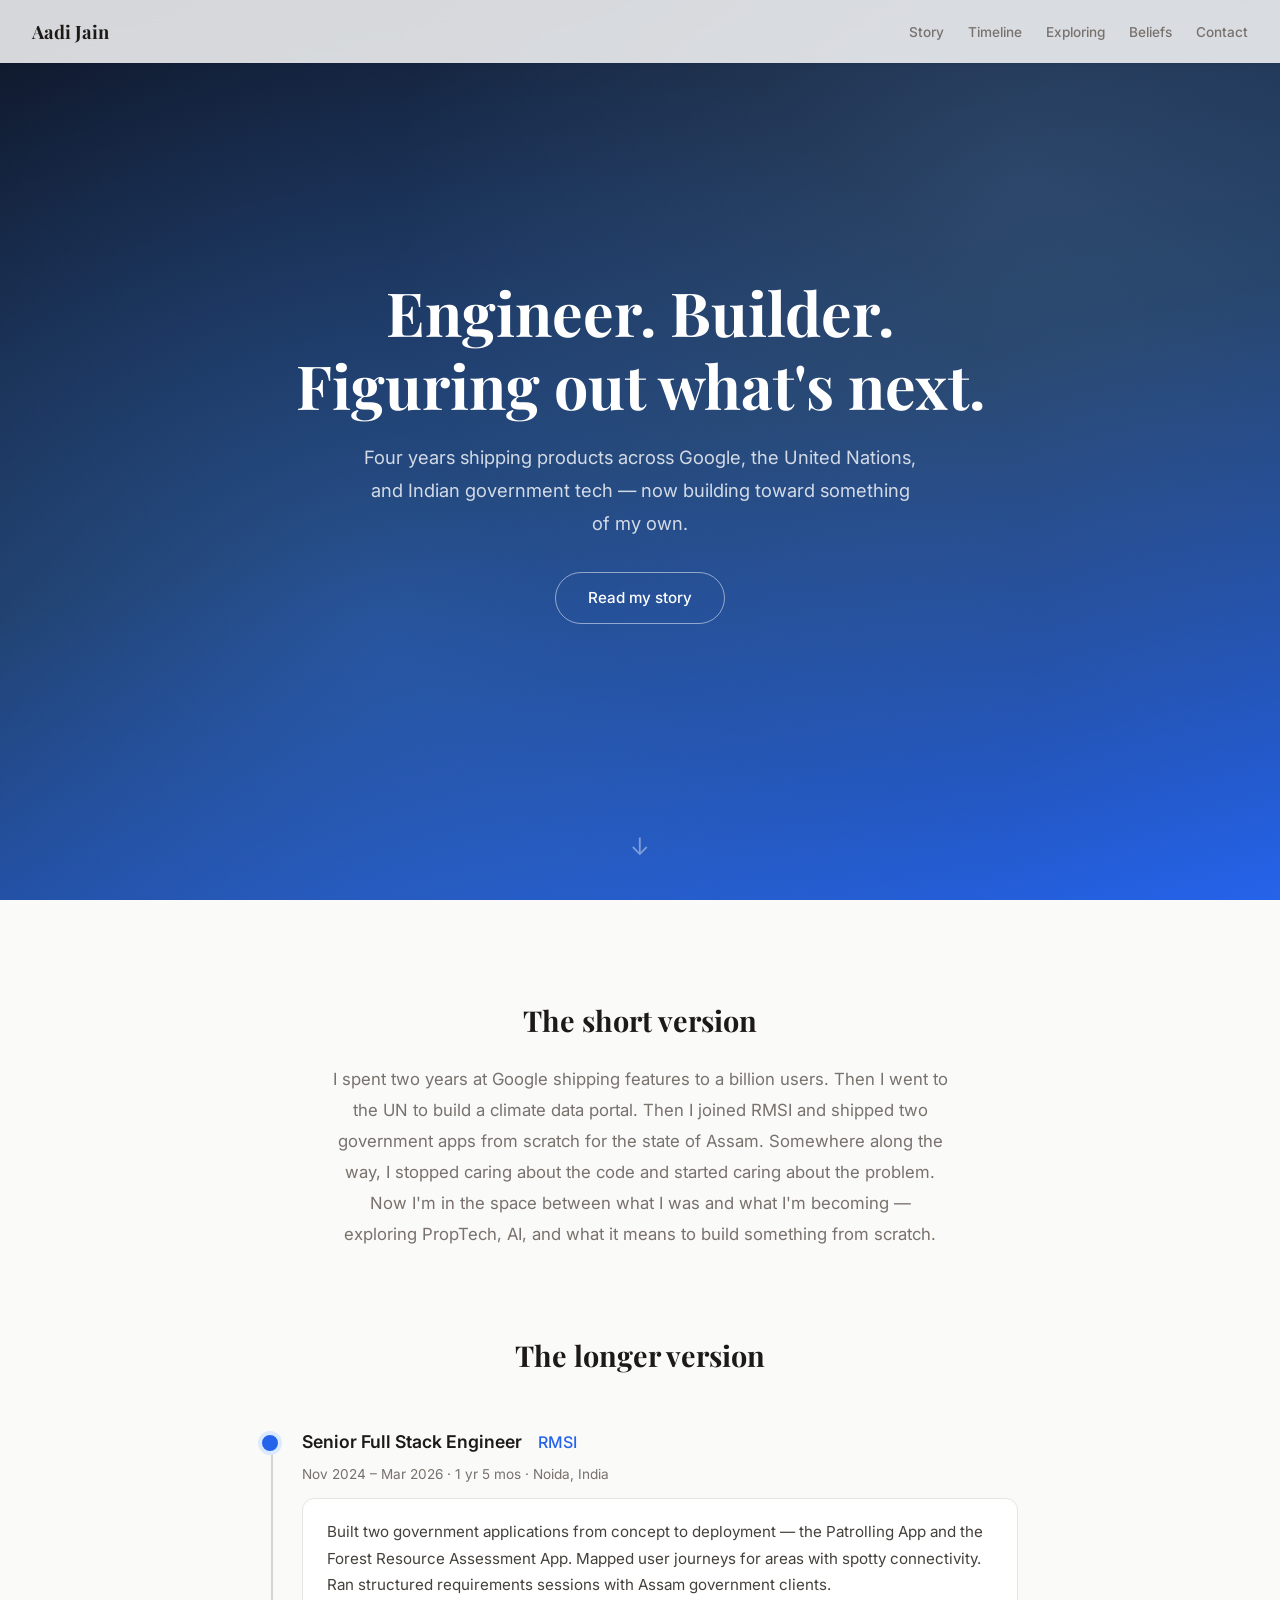
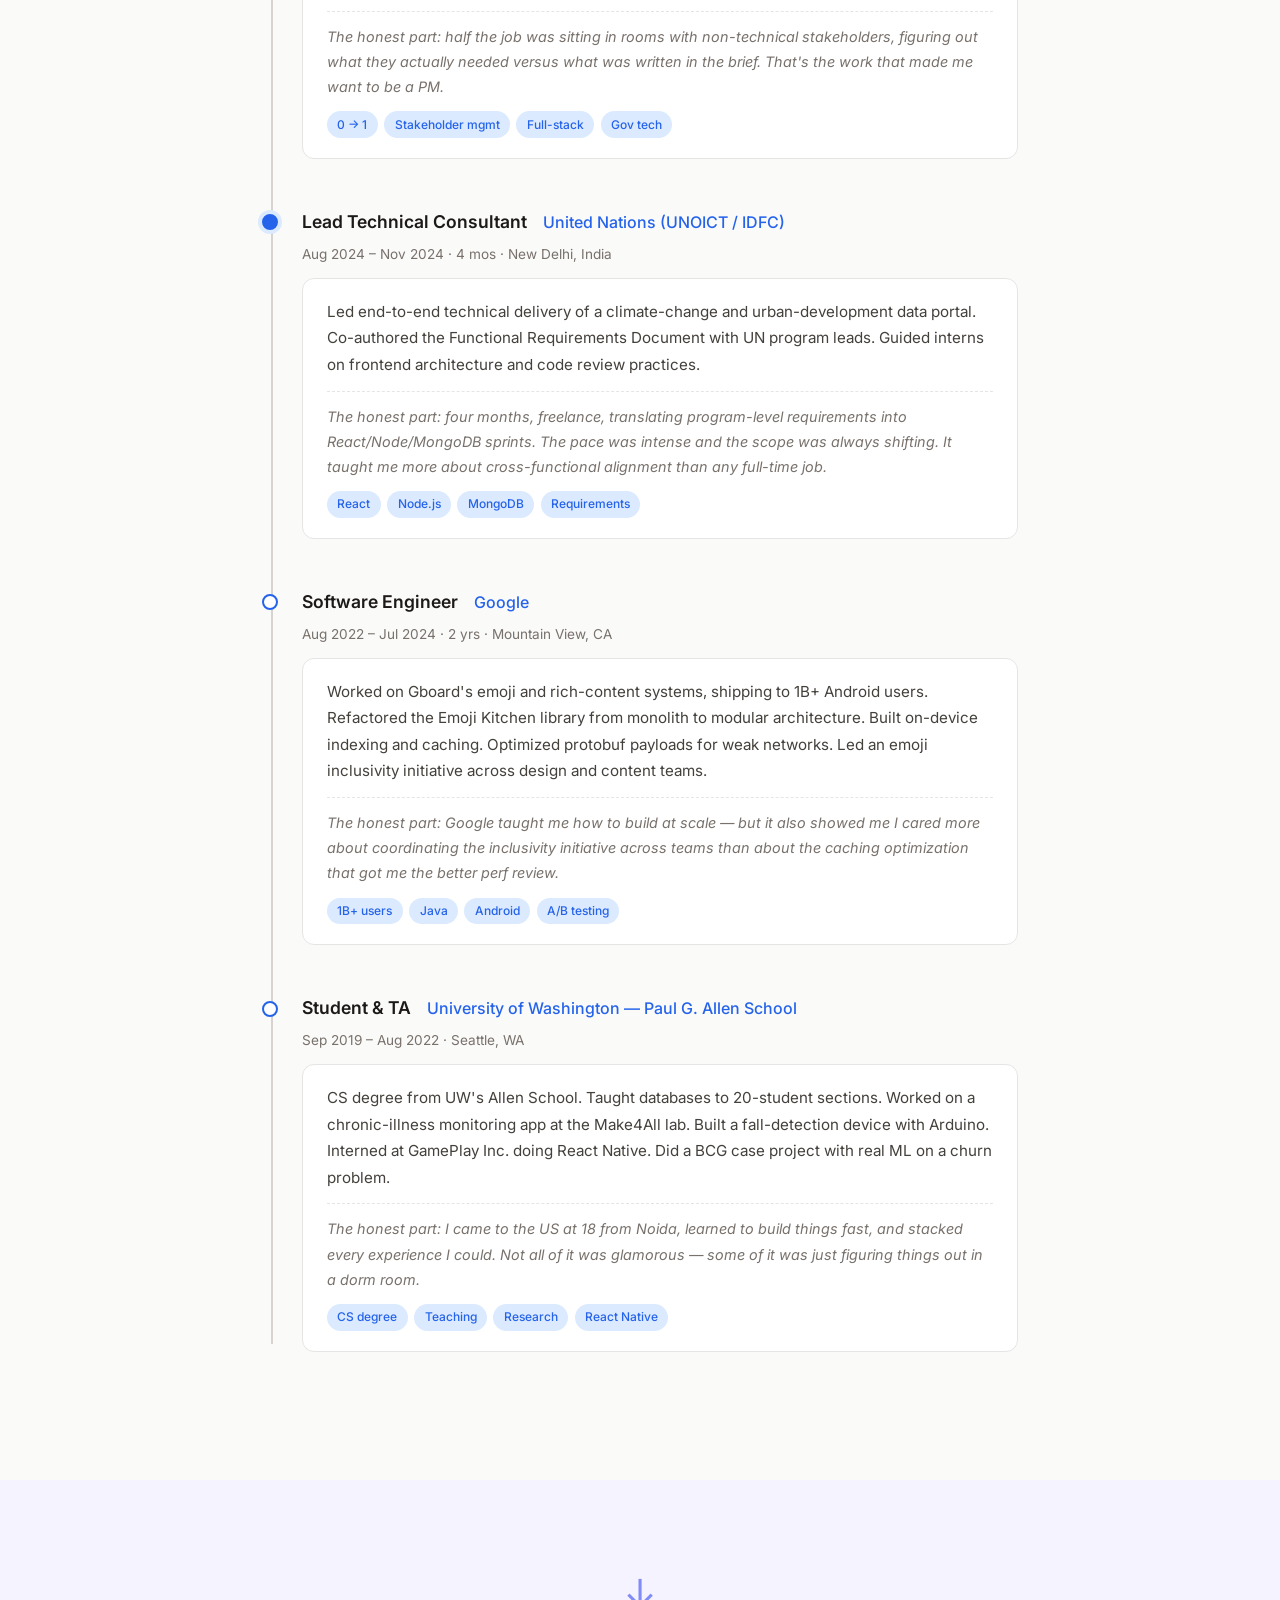
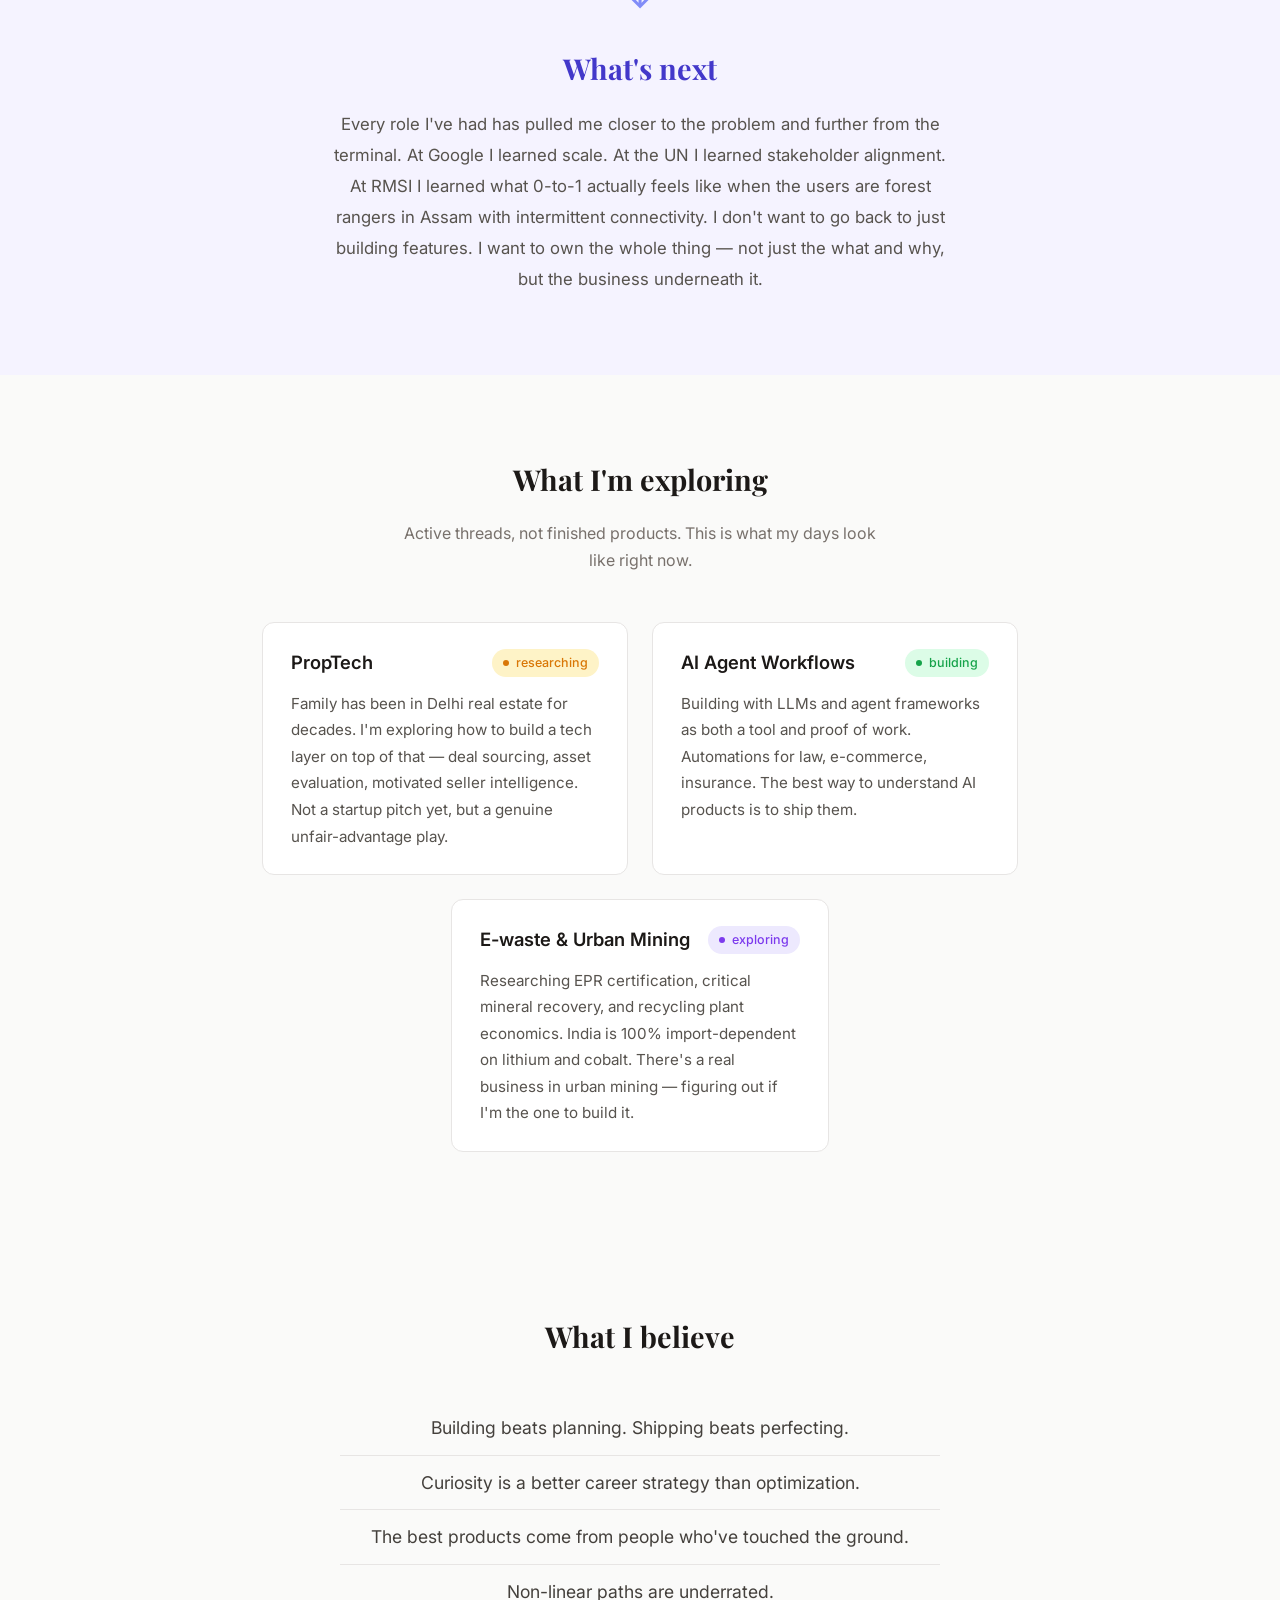
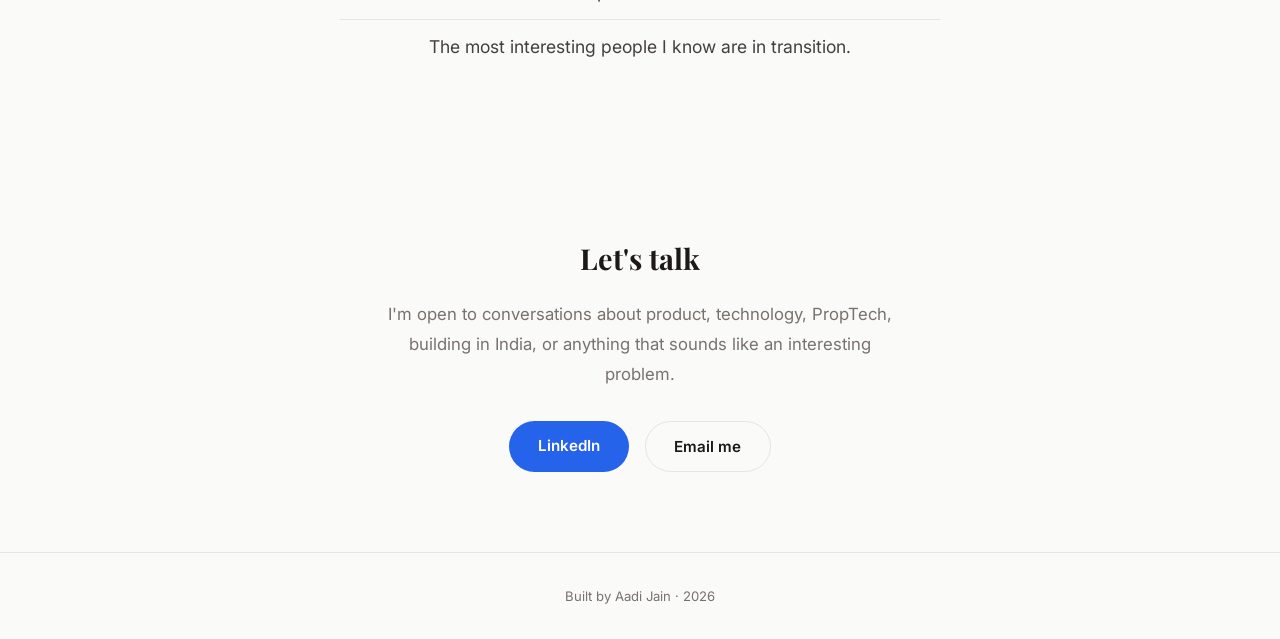
==== index.html @ daeebf5e "Initial commit — this is me personal website Single-page site: hero, career timeline, explorations (" ====
<!DOCTYPE html>
<html lang="en">
<head>
<meta charset="UTF-8">
<meta name="viewport" content="width=device-width, initial-scale=1.0">
<title>Aadi Jain — This Is Me</title>
<meta name="description" content="Engineer. Builder. Figuring out what's next. Four years shipping products across Google, the UN, and Indian government tech.">
<link rel="icon" href="favicon.svg" type="image/svg+xml">
<link href="https://fonts.googleapis.com/css2?family=Inter:wght@400;500;600;700&family=Playfair+Display:wght@600;700&display=swap" rel="stylesheet">
<link rel="stylesheet" href="css/style.css">
</head>
<body>

<!-- ── Nav ── -->
<nav class="nav">
  <a href="#" class="nav-logo">Aadi Jain</a>
  <ul class="nav-links">
    <li><a href="#story">Story</a></li>
    <li><a href="#timeline">Timeline</a></li>
    <li><a href="#exploring">Exploring</a></li>
    <li><a href="#beliefs">Beliefs</a></li>
    <li><a href="#contact">Contact</a></li>
  </ul>
</nav>

<!-- ── Hero ── -->
<section class="hero" id="hero">
  <div class="hero-content">
    <h1>Engineer. Builder.<br>Figuring out what's next.</h1>
    <p class="tagline">Four years shipping products across Google, the United Nations, and Indian government tech — now building toward something of my own.</p>
    <a href="#story" class="cta">Read my story</a>
  </div>
  <span class="scroll-hint">&#8595;</span>
</section>

<!-- ── Intro ── -->
<section class="intro reveal" id="story">
  <h2>The short version</h2>
  <p>I spent two years at Google shipping features to a billion users. Then I went to the UN to build a climate data portal. Then I joined RMSI and shipped two government apps from scratch for the state of Assam. Somewhere along the way, I stopped caring about the code and started caring about the problem. Now I'm in the space between what I was and what I'm becoming — exploring PropTech, AI, and what it means to build something from scratch.</p>
</section>

<!-- ── Timeline ── -->
<section class="timeline-section" id="timeline">
  <h2 class="reveal">The longer version</h2>

  <div class="timeline">

    <!-- RMSI -->
    <div class="timeline-item highlight reveal">
      <div class="tl-header">
        <span class="tl-role">Senior Full Stack Engineer</span>
        <span class="tl-company">RMSI</span>
      </div>
      <div class="tl-date">Nov 2024 &ndash; Mar 2026 &middot; 1 yr 5 mos &middot; Noida, India</div>
      <div class="tl-body">
        <p>Built two government applications from concept to deployment — the Patrolling App and the Forest Resource Assessment App. Mapped user journeys for areas with spotty connectivity. Ran structured requirements sessions with Assam government clients.</p>
        <p class="honest">The honest part: half the job was sitting in rooms with non-technical stakeholders, figuring out what they actually needed versus what was written in the brief. That's the work that made me want to be a PM.</p>
        <div class="tag-row">
          <span class="tag">0 → 1</span>
          <span class="tag">Stakeholder mgmt</span>
          <span class="tag">Full-stack</span>
          <span class="tag">Gov tech</span>
        </div>
      </div>
    </div>

    <!-- UN -->
    <div class="timeline-item highlight reveal">
      <div class="tl-header">
        <span class="tl-role">Lead Technical Consultant</span>
        <span class="tl-company">United Nations (UNOICT / IDFC)</span>
      </div>
      <div class="tl-date">Aug 2024 &ndash; Nov 2024 &middot; 4 mos &middot; New Delhi, India</div>
      <div class="tl-body">
        <p>Led end-to-end technical delivery of a climate-change and urban-development data portal. Co-authored the Functional Requirements Document with UN program leads. Guided interns on frontend architecture and code review practices.</p>
        <p class="honest">The honest part: four months, freelance, translating program-level requirements into React/Node/MongoDB sprints. The pace was intense and the scope was always shifting. It taught me more about cross-functional alignment than any full-time job.</p>
        <div class="tag-row">
          <span class="tag">React</span>
          <span class="tag">Node.js</span>
          <span class="tag">MongoDB</span>
          <span class="tag">Requirements</span>
        </div>
      </div>
    </div>

    <!-- Google -->
    <div class="timeline-item reveal">
      <div class="tl-header">
        <span class="tl-role">Software Engineer</span>
        <span class="tl-company">Google</span>
      </div>
      <div class="tl-date">Aug 2022 &ndash; Jul 2024 &middot; 2 yrs &middot; Mountain View, CA</div>
      <div class="tl-body">
        <p>Worked on Gboard's emoji and rich-content systems, shipping to 1B+ Android users. Refactored the Emoji Kitchen library from monolith to modular architecture. Built on-device indexing and caching. Optimized protobuf payloads for weak networks. Led an emoji inclusivity initiative across design and content teams.</p>
        <p class="honest">The honest part: Google taught me how to build at scale — but it also showed me I cared more about coordinating the inclusivity initiative across teams than about the caching optimization that got me the better perf review.</p>
        <div class="tag-row">
          <span class="tag">1B+ users</span>
          <span class="tag">Java</span>
          <span class="tag">Android</span>
          <span class="tag">A/B testing</span>
        </div>
      </div>
    </div>

    <!-- UW -->
    <div class="timeline-item reveal">
      <div class="tl-header">
        <span class="tl-role">Student &amp; TA</span>
        <span class="tl-company">University of Washington — Paul G. Allen School</span>
      </div>
      <div class="tl-date">Sep 2019 &ndash; Aug 2022 &middot; Seattle, WA</div>
      <div class="tl-body">
        <p>CS degree from UW's Allen School. Taught databases to 20-student sections. Worked on a chronic-illness monitoring app at the Make4All lab. Built a fall-detection device with Arduino. Interned at GamePlay Inc. doing React Native. Did a BCG case project with real ML on a churn problem.</p>
        <p class="honest">The honest part: I came to the US at 18 from Noida, learned to build things fast, and stacked every experience I could. Not all of it was glamorous — some of it was just figuring things out in a dorm room.</p>
        <div class="tag-row">
          <span class="tag">CS degree</span>
          <span class="tag">Teaching</span>
          <span class="tag">Research</span>
          <span class="tag">React Native</span>
        </div>
      </div>
    </div>

  </div>
</section>

<!-- ── The Shift ── -->
<section class="shift reveal">
  <div class="shift-inner">
    <span class="arrow">&#8595;</span>
    <h2>What's next</h2>
    <p>Every role I've had has pulled me closer to the problem and further from the terminal. At Google I learned scale. At the UN I learned stakeholder alignment. At RMSI I learned what 0-to-1 actually feels like when the users are forest rangers in Assam with intermittent connectivity. I don't want to go back to just building features. I want to own the whole thing — not just the what and why, but the business underneath it.</p>
  </div>
</section>

<!-- ── Exploring ── -->
<section class="exploring" id="exploring">
  <h2 class="reveal">What I'm exploring</h2>
  <p class="section-sub reveal">Active threads, not finished products. This is what my days look like right now.</p>

  <div class="explore-grid">

    <div class="explore-card reveal">
      <div class="explore-card-header">
        <h3>PropTech</h3>
        <span class="status status-researching">researching</span>
      </div>
      <p>Family has been in Delhi real estate for decades. I'm exploring how to build a tech layer on top of that — deal sourcing, asset evaluation, motivated seller intelligence. Not a startup pitch yet, but a genuine unfair-advantage play.</p>
    </div>

    <div class="explore-card reveal">
      <div class="explore-card-header">
        <h3>AI Agent Workflows</h3>
        <span class="status status-building">building</span>
      </div>
      <p>Building with LLMs and agent frameworks as both a tool and proof of work. Automations for law, e-commerce, insurance. The best way to understand AI products is to ship them.</p>
    </div>

    <div class="explore-card reveal">
      <div class="explore-card-header">
        <h3>E-waste &amp; Urban Mining</h3>
        <span class="status status-exploring">exploring</span>
      </div>
      <p>Researching EPR certification, critical mineral recovery, and recycling plant economics. India is 100% import-dependent on lithium and cobalt. There's a real business in urban mining — figuring out if I'm the one to build it.</p>
    </div>

  </div>
</section>

<!-- ── Beliefs ── -->
<section class="beliefs" id="beliefs">
  <div class="beliefs-inner">
    <h2 class="reveal">What I believe</h2>
    <p class="belief-line reveal">Building beats planning. Shipping beats perfecting.</p>
    <p class="belief-line reveal">Curiosity is a better career strategy than optimization.</p>
    <p class="belief-line reveal">The best products come from people who've touched the ground.</p>
    <p class="belief-line reveal">Non-linear paths are underrated.</p>
    <p class="belief-line reveal">The most interesting people I know are in transition.</p>
  </div>
</section>

<!-- ── CTA ── -->
<section class="footer-cta" id="contact">
  <h2 class="reveal">Let's talk</h2>
  <p class="reveal">I'm open to conversations about product, technology, PropTech, building in India, or anything that sounds like an interesting problem.</p>
  <div class="btn-row reveal">
    <a href="https://www.linkedin.com/in/aadi-jain-tech/" class="btn btn-primary" target="_blank" rel="noopener">LinkedIn</a>
    <a href="mailto:aadijain725@gmail.com" class="btn btn-outline">Email me</a>
  </div>
</section>

<footer>
  Built by Aadi Jain &middot; 2026
</footer>

<script src="js/main.js"></script>
</body>
</html>
---- css/style.css ----
/* ══════════════════════════════════════
   Aadi Jain — This Is Me
   ══════════════════════════════════════ */

* { margin: 0; padding: 0; box-sizing: border-box; }

:root {
  --bg: #fafaf9;
  --text: #1c1917;
  --muted: #78716c;
  --accent: #2563eb;
  --accent-light: #dbeafe;
  --card: #ffffff;
  --border: #e7e5e4;
  --timeline: #d6d3d1;
  --indigo: #4338ca;
  --indigo-bg: #f5f3ff;
  --green: #16a34a;
  --amber: #d97706;
  --violet: #7c3aed;
}

html { scroll-behavior: smooth; }

body {
  font-family: 'Inter', -apple-system, sans-serif;
  background: var(--bg);
  color: var(--text);
  line-height: 1.7;
  -webkit-font-smoothing: antialiased;
}

/* ── Nav ── */
.nav {
  position: fixed;
  top: 0;
  left: 0;
  right: 0;
  z-index: 100;
  padding: 1rem 2rem;
  display: flex;
  align-items: center;
  justify-content: space-between;
  transition: all 0.35s ease;
}

.nav.scrolled {
  background: rgba(250, 250, 249, 0.85);
  backdrop-filter: blur(12px);
  -webkit-backdrop-filter: blur(12px);
  box-shadow: 0 1px 3px rgba(0,0,0,0.06);
}

.nav-logo {
  font-family: 'Playfair Display', serif;
  font-weight: 700;
  font-size: 1.15rem;
  color: #fff;
  text-decoration: none;
  transition: color 0.35s;
}

.nav.scrolled .nav-logo { color: var(--text); }

.nav-links {
  display: flex;
  gap: 1.5rem;
  list-style: none;
  overflow-x: auto;
}

.nav-links a {
  font-size: 0.85rem;
  font-weight: 500;
  color: rgba(255,255,255,0.7);
  text-decoration: none;
  transition: color 0.25s;
  white-space: nowrap;
}

.nav-links a:hover { color: #fff; }
.nav.scrolled .nav-links a { color: var(--muted); }
.nav.scrolled .nav-links a:hover { color: var(--accent); }
.nav-links a.active { color: #fff; }
.nav.scrolled .nav-links a.active { color: var(--accent); }

/* ── Hero ── */
.hero {
  min-height: 100vh;
  display: flex;
  align-items: center;
  justify-content: center;
  text-align: center;
  padding: 4rem 2rem;
  background: linear-gradient(165deg, #0f172a 0%, #1e3a5f 50%, #2563eb 100%);
  color: #fff;
  position: relative;
  overflow: hidden;
}

.hero::before {
  content: '';
  position: absolute;
  inset: 0;
  background: radial-gradient(circle at 30% 70%, rgba(59,130,246,0.3) 0%, transparent 60%),
              radial-gradient(circle at 80% 20%, rgba(147,197,253,0.15) 0%, transparent 50%);
}

.hero-content { position: relative; max-width: 700px; }

.hero h1 {
  font-family: 'Playfair Display', serif;
  font-size: clamp(2.4rem, 5vw, 3.8rem);
  font-weight: 700;
  line-height: 1.2;
  margin-bottom: 1.2rem;
}

.hero .tagline {
  font-size: 1.15rem;
  color: rgba(255,255,255,0.8);
  max-width: 560px;
  margin: 0 auto 2rem;
  line-height: 1.8;
}

.hero .cta {
  display: inline-block;
  padding: 0.75rem 2rem;
  border: 1.5px solid rgba(255,255,255,0.5);
  border-radius: 999px;
  color: #fff;
  text-decoration: none;
  font-weight: 500;
  font-size: 0.95rem;
  transition: all 0.25s;
}

.hero .cta:hover {
  background: rgba(255,255,255,0.12);
  border-color: #fff;
}

.scroll-hint {
  position: absolute;
  bottom: 2rem;
  left: 50%;
  transform: translateX(-50%);
  animation: bounce 2s infinite;
  color: rgba(255,255,255,0.4);
  font-size: 1.5rem;
}

@keyframes bounce {
  0%, 100% { transform: translateX(-50%) translateY(0); }
  50% { transform: translateX(-50%) translateY(8px); }
}

/* ── Intro ── */
.intro {
  max-width: 680px;
  margin: 0 auto;
  padding: 6rem 2rem 3rem;
  text-align: center;
}

.intro h2 {
  font-family: 'Playfair Display', serif;
  font-size: 1.8rem;
  margin-bottom: 1.2rem;
}

.intro p {
  color: var(--muted);
  font-size: 1.05rem;
  line-height: 1.85;
}

/* ── Timeline ── */
.timeline-section {
  max-width: 820px;
  margin: 0 auto;
  padding: 2rem 2rem 5rem;
}

.timeline-section h2 {
  font-family: 'Playfair Display', serif;
  font-size: 1.8rem;
  text-align: center;
  margin-bottom: 3rem;
}

.timeline {
  position: relative;
  padding-left: 2.5rem;
}

.timeline::before {
  content: '';
  position: absolute;
  left: 0.55rem;
  top: 0.5rem;
  bottom: 0.5rem;
  width: 2px;
  background: var(--timeline);
}

.timeline-item {
  position: relative;
  margin-bottom: 3rem;
}

.timeline-item::before {
  content: '';
  position: absolute;
  left: -2.5rem;
  top: 0.45rem;
  width: 12px;
  height: 12px;
  border-radius: 50%;
  background: var(--card);
  border: 2.5px solid var(--accent);
  z-index: 1;
}

.timeline-item.highlight::before {
  background: var(--accent);
  box-shadow: 0 0 0 4px var(--accent-light);
}

.tl-header {
  display: flex;
  flex-wrap: wrap;
  align-items: baseline;
  gap: 0.5rem 1rem;
  margin-bottom: 0.35rem;
}

.tl-role { font-weight: 600; font-size: 1.1rem; }
.tl-company { font-weight: 500; color: var(--accent); }
.tl-date { font-size: 0.85rem; color: var(--muted); margin-bottom: 0.6rem; }

.tl-body {
  background: var(--card);
  border: 1px solid var(--border);
  border-radius: 12px;
  padding: 1.25rem 1.5rem;
  margin-top: 0.75rem;
}

.tl-body p {
  font-size: 0.95rem;
  color: #44403c;
  line-height: 1.75;
}

.tl-body .honest {
  margin-top: 0.75rem;
  padding-top: 0.75rem;
  border-top: 1px dashed var(--border);
  font-style: italic;
  color: var(--muted);
  font-size: 0.9rem;
}

.tag-row {
  display: flex;
  flex-wrap: wrap;
  gap: 0.4rem;
  margin-top: 0.75rem;
}

.tag {
  font-size: 0.75rem;
  font-weight: 500;
  padding: 0.2rem 0.65rem;
  border-radius: 999px;
  background: var(--accent-light);
  color: var(--accent);
}

/* ── The Shift ── */
.shift {
  background: var(--indigo-bg);
  padding: 5rem 2rem;
  text-align: center;
}

.shift-inner { max-width: 620px; margin: 0 auto; }

.shift h2 {
  font-family: 'Playfair Display', serif;
  font-size: 1.8rem;
  margin-bottom: 1rem;
  color: var(--indigo);
}

.shift p {
  font-size: 1.05rem;
  color: #57534e;
  line-height: 1.85;
}

.shift .arrow {
  font-size: 2.5rem;
  margin-bottom: 1rem;
  display: block;
  color: #818cf8;
}

/* ── Exploring ── */
.exploring {
  max-width: 820px;
  margin: 0 auto;
  padding: 5rem 2rem;
}

.exploring h2 {
  font-family: 'Playfair Display', serif;
  font-size: 1.8rem;
  text-align: center;
  margin-bottom: 1rem;
}

.exploring .section-sub {
  text-align: center;
  color: var(--muted);
  font-size: 1rem;
  margin-bottom: 3rem;
  max-width: 500px;
  margin-left: auto;
  margin-right: auto;
}

.explore-grid {
  display: grid;
  grid-template-columns: 1fr;
  gap: 1.5rem;
}

.explore-card {
  background: var(--card);
  border: 1px solid var(--border);
  border-radius: 12px;
  padding: 1.5rem 1.75rem;
  transition: box-shadow 0.25s, transform 0.25s;
}

.explore-card:hover {
  box-shadow: 0 4px 20px rgba(0,0,0,0.06);
  transform: translateY(-2px);
}

.explore-card-header {
  display: flex;
  justify-content: space-between;
  align-items: center;
  margin-bottom: 0.75rem;
}

.explore-card h3 {
  font-size: 1.15rem;
  font-weight: 600;
}

.status {
  display: inline-flex;
  align-items: center;
  gap: 0.4rem;
  font-size: 0.78rem;
  font-weight: 500;
  padding: 0.2rem 0.7rem;
  border-radius: 999px;
}

.status::before {
  content: '';
  width: 6px;
  height: 6px;
  border-radius: 50%;
}

.status-researching {
  background: #fef3c7;
  color: var(--amber);
}
.status-researching::before { background: var(--amber); }

.status-building {
  background: #dcfce7;
  color: var(--green);
}
.status-building::before { background: var(--green); }

.status-exploring {
  background: #ede9fe;
  color: var(--violet);
}
.status-exploring::before { background: var(--violet); }

.explore-card p {
  font-size: 0.95rem;
  color: #57534e;
  line-height: 1.75;
}

/* ── Beliefs ── */
.beliefs {
  padding: 5rem 2rem;
  text-align: center;
  background: var(--bg);
}

.beliefs-inner {
  max-width: 600px;
  margin: 0 auto;
}

.beliefs h2 {
  font-family: 'Playfair Display', serif;
  font-size: 1.8rem;
  margin-bottom: 2.5rem;
}

.belief-line {
  font-size: 1.1rem;
  color: #44403c;
  line-height: 1.6;
  padding: 0.8rem 0;
  border-bottom: 1px solid var(--border);
}

.belief-line:last-child { border-bottom: none; }

/* ── CTA Footer ── */
.footer-cta {
  text-align: center;
  padding: 5rem 2rem;
  max-width: 600px;
  margin: 0 auto;
}

.footer-cta h2 {
  font-family: 'Playfair Display', serif;
  font-size: 1.8rem;
  margin-bottom: 1rem;
}

.footer-cta p {
  color: var(--muted);
  margin-bottom: 2rem;
  font-size: 1.05rem;
  line-height: 1.8;
}

.btn-row {
  display: flex;
  justify-content: center;
  gap: 1rem;
  flex-wrap: wrap;
}

.btn {
  display: inline-block;
  padding: 0.7rem 1.8rem;
  border-radius: 999px;
  font-weight: 600;
  font-size: 0.95rem;
  text-decoration: none;
  transition: all 0.25s;
}

.btn-primary { background: var(--accent); color: #fff; }
.btn-primary:hover { background: #1d4ed8; }

.btn-outline {
  border: 1.5px solid var(--border);
  color: var(--text);
  background: transparent;
}
.btn-outline:hover { border-color: var(--accent); color: var(--accent); }

/* ── Footer ── */
footer {
  text-align: center;
  padding: 2rem;
  font-size: 0.82rem;
  color: var(--muted);
  border-top: 1px solid var(--border);
}

/* ── Scroll Reveal ── */
.reveal {
  opacity: 0;
  transform: translateY(24px);
  transition: opacity 0.6s ease, transform 0.6s ease;
}

.reveal.visible {
  opacity: 1;
  transform: translateY(0);
}

/* ── Responsive ── */
@media (min-width: 640px) {
  .explore-grid {
    grid-template-columns: 1fr 1fr;
  }
  .explore-card:last-child {
    grid-column: 1 / -1;
    max-width: 50%;
    justify-self: center;
  }
}

@media (max-width: 600px) {
  .nav { padding: 0.75rem 1.25rem; }
  .nav-links { gap: 1rem; }
  .nav-links a { font-size: 0.8rem; }
  .timeline { padding-left: 2rem; }
  .timeline-item::before { left: -2rem; }
  .tl-body { padding: 1rem 1.15rem; }
  .hero { min-height: 90vh; }
  .exploring, .beliefs { padding: 3.5rem 1.5rem; }
  .explore-card:last-child { max-width: 100%; }
}
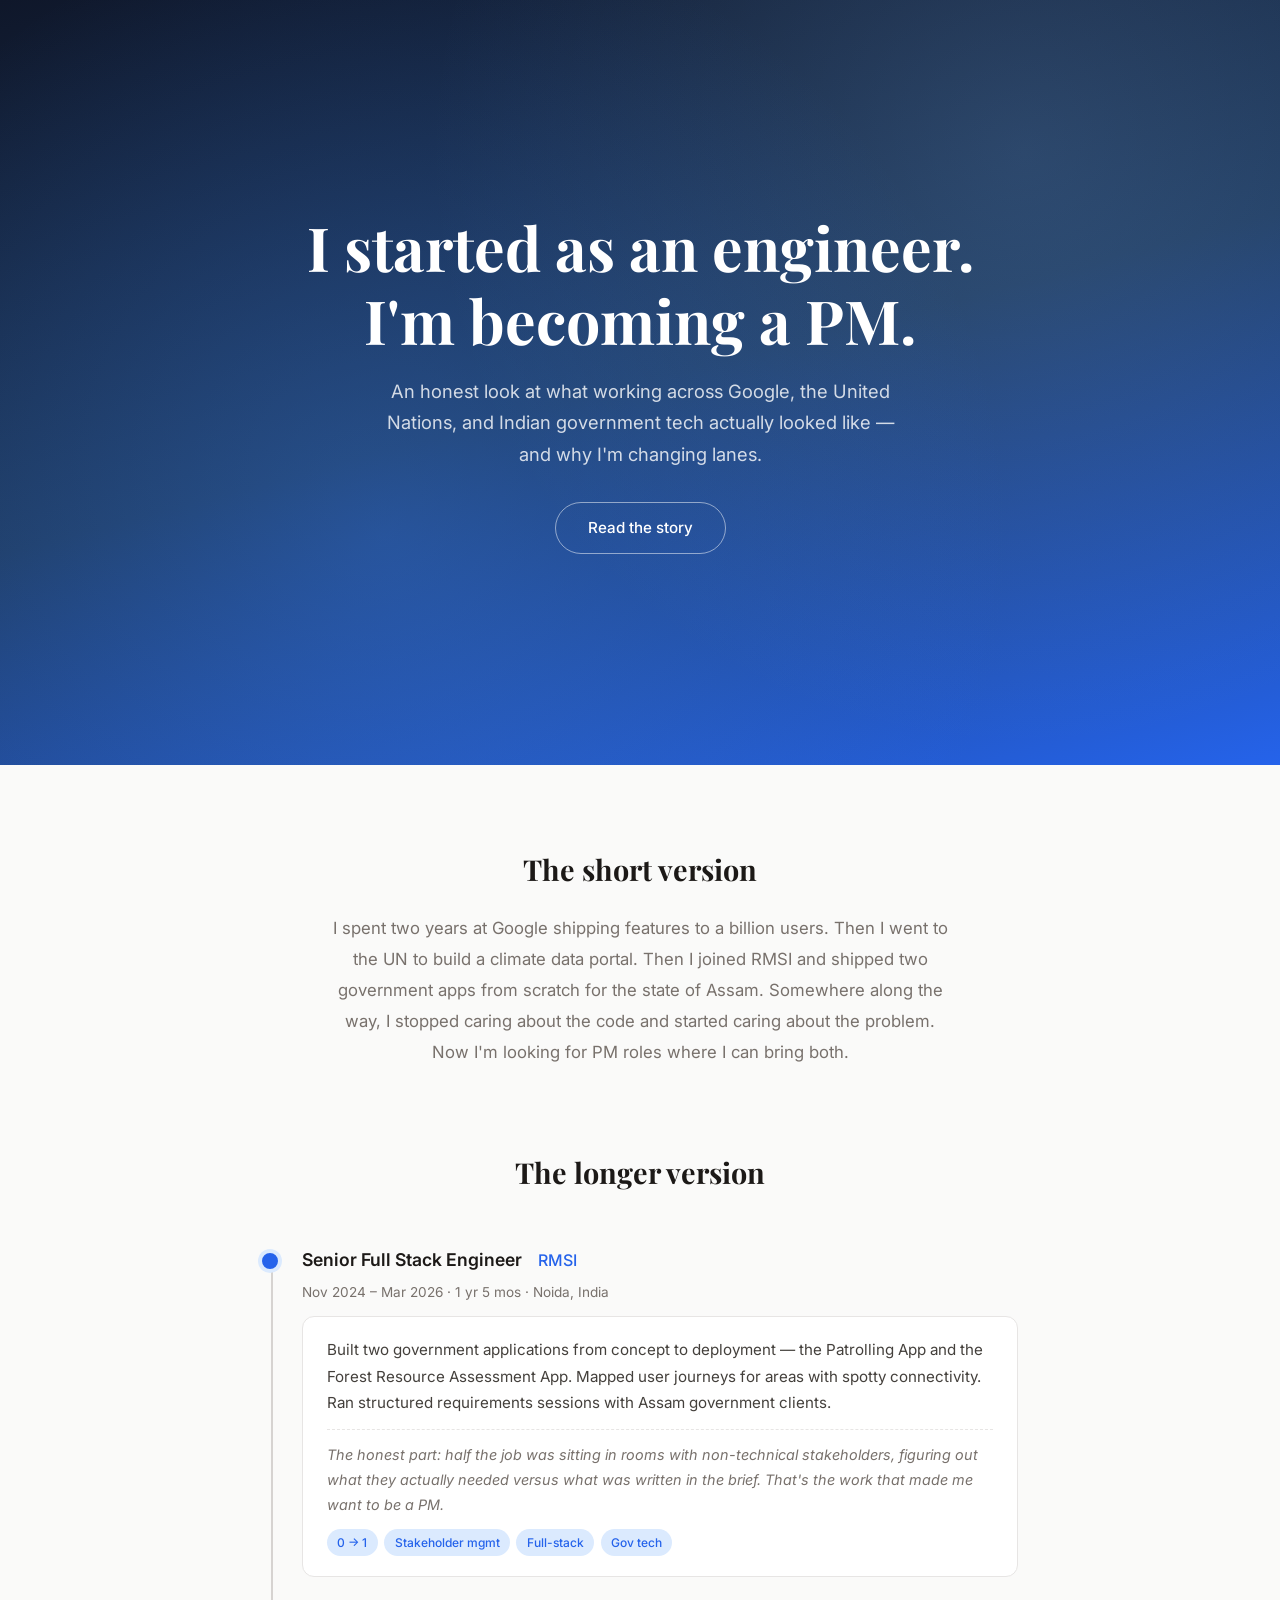
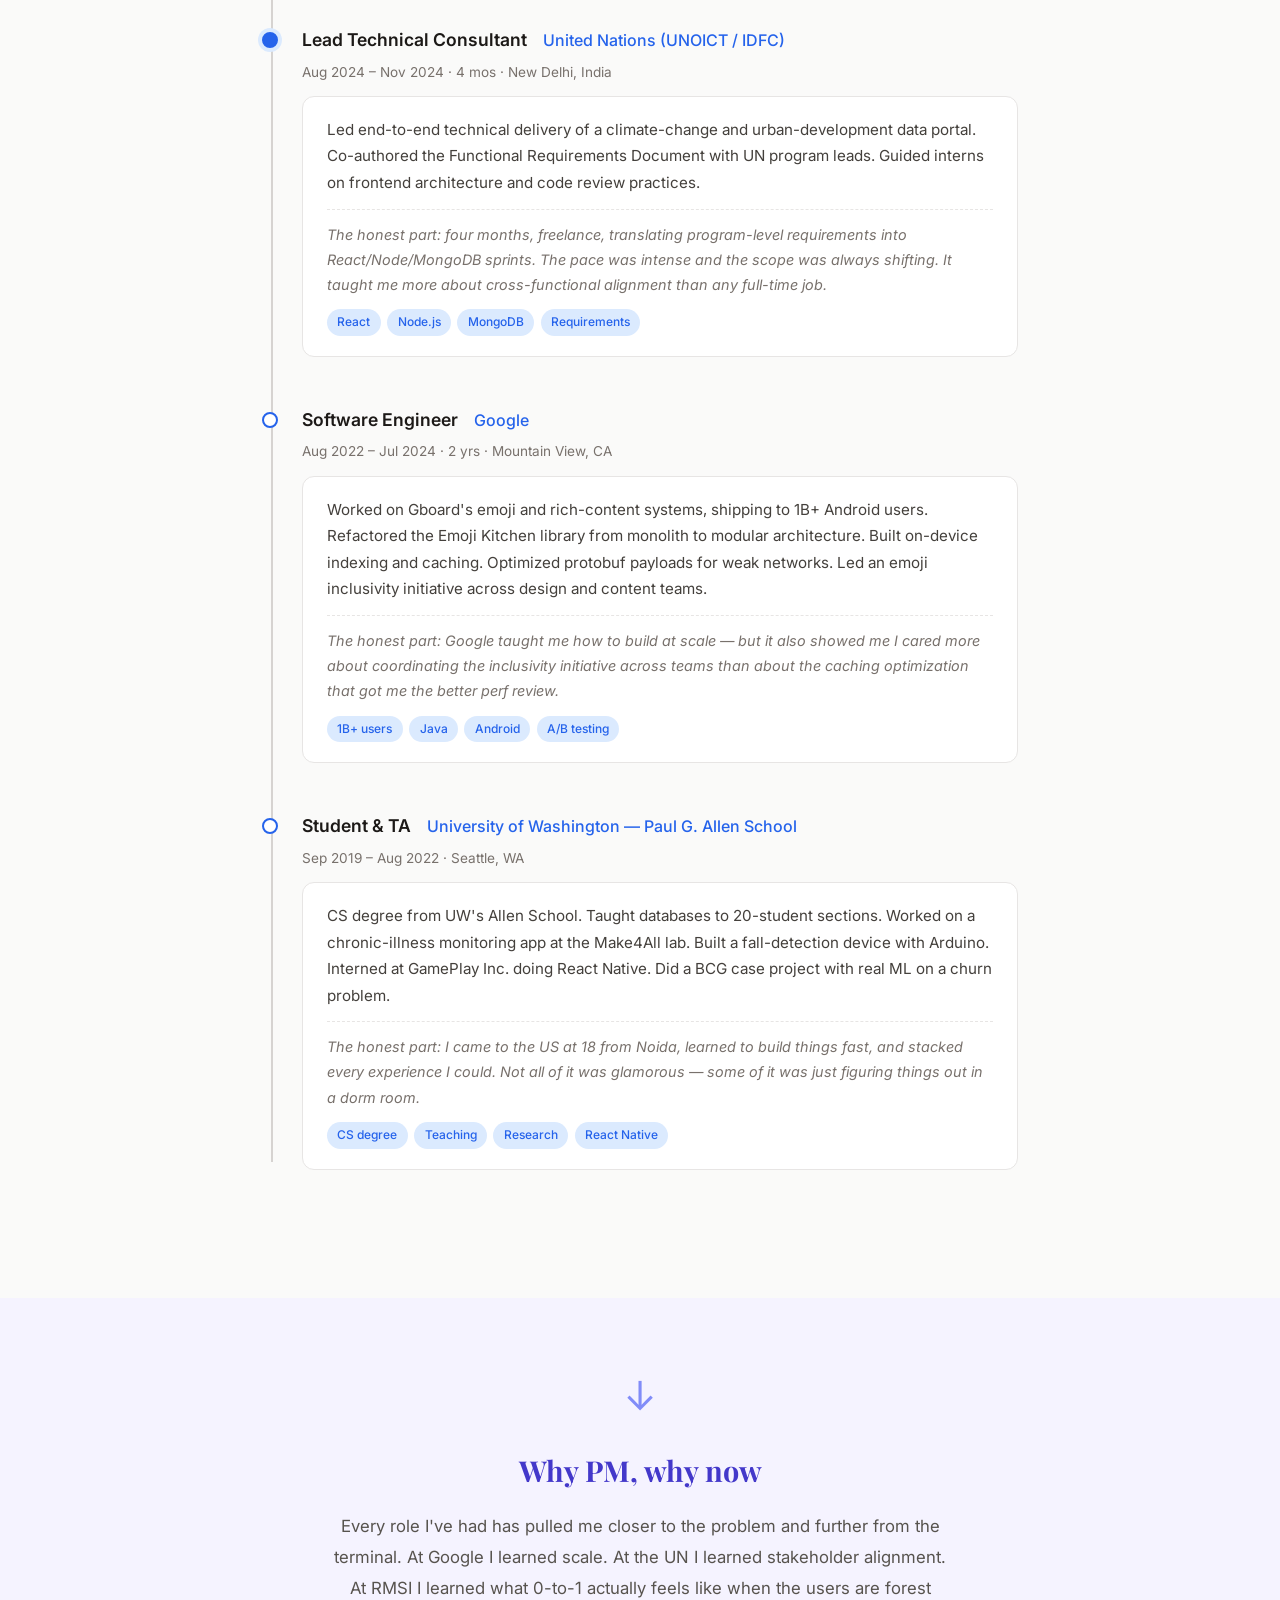
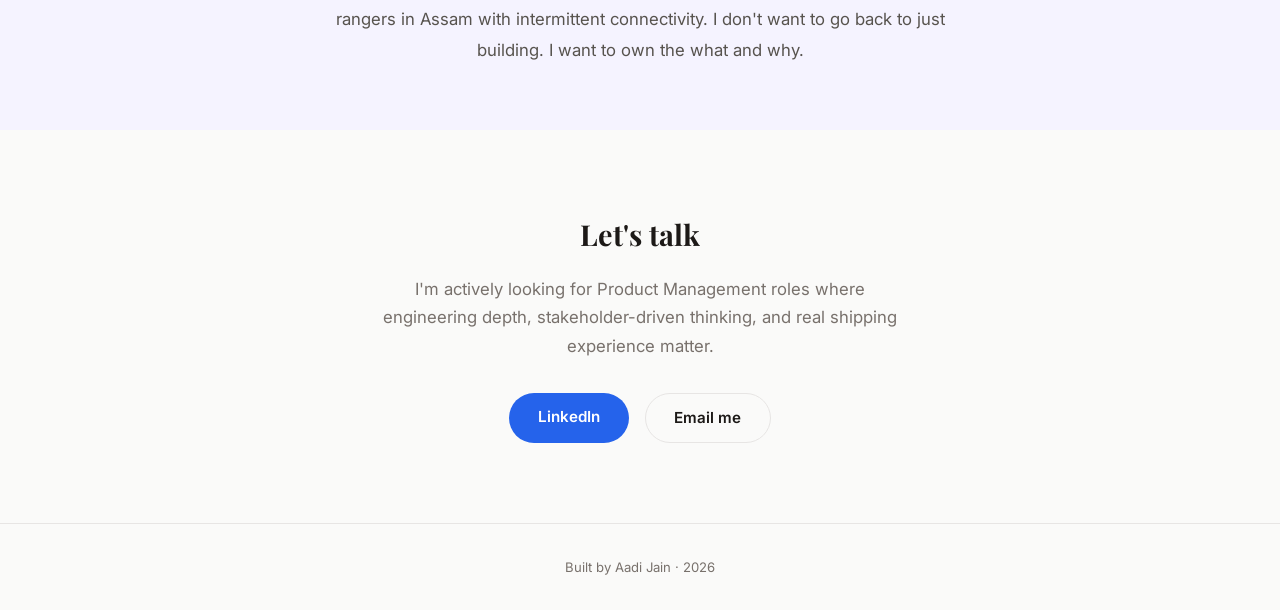
==== commit b85a0db7: "Match deployed page to life-at-work.html exactly Single self-contained HTML file with inline styles," ====
--- a/index.html
+++ b/index.html
@@ -3,50 +3,345 @@
 <head>
 <meta charset="UTF-8">
 <meta name="viewport" content="width=device-width, initial-scale=1.0">
-<title>Aadi Jain — This Is Me</title>
-<meta name="description" content="Engineer. Builder. Figuring out what's next. Four years shipping products across Google, the UN, and Indian government tech.">
-<link rel="icon" href="favicon.svg" type="image/svg+xml">
+<title>Aadi Jain — Life at Work</title>
 <link href="https://fonts.googleapis.com/css2?family=Inter:wght@400;500;600;700&family=Playfair+Display:wght@600;700&display=swap" rel="stylesheet">
-<link rel="stylesheet" href="css/style.css">
+<style>
+  * { margin: 0; padding: 0; box-sizing: border-box; }
+
+  :root {
+    --bg: #fafaf9;
+    --text: #1c1917;
+    --muted: #78716c;
+    --accent: #2563eb;
+    --accent-light: #dbeafe;
+    --card: #ffffff;
+    --border: #e7e5e4;
+    --timeline: #d6d3d1;
+  }
+
+  body {
+    font-family: 'Inter', -apple-system, sans-serif;
+    background: var(--bg);
+    color: var(--text);
+    line-height: 1.7;
+    -webkit-font-smoothing: antialiased;
+  }
+
+  /* ── Hero ── */
+  .hero {
+    min-height: 85vh;
+    display: flex;
+    align-items: center;
+    justify-content: center;
+    text-align: center;
+    padding: 4rem 2rem;
+    background: linear-gradient(165deg, #0f172a 0%, #1e3a5f 50%, #2563eb 100%);
+    color: #fff;
+    position: relative;
+    overflow: hidden;
+  }
+
+  .hero::before {
+    content: '';
+    position: absolute;
+    inset: 0;
+    background: radial-gradient(circle at 30% 70%, rgba(59,130,246,0.3) 0%, transparent 60%),
+                radial-gradient(circle at 80% 20%, rgba(147,197,253,0.15) 0%, transparent 50%);
+  }
+
+  .hero-content { position: relative; max-width: 700px; }
+
+  .hero h1 {
+    font-family: 'Playfair Display', serif;
+    font-size: clamp(2.4rem, 5vw, 3.8rem);
+    font-weight: 700;
+    line-height: 1.2;
+    margin-bottom: 1.2rem;
+  }
+
+  .hero .tagline {
+    font-size: 1.15rem;
+    color: rgba(255,255,255,0.8);
+    max-width: 540px;
+    margin: 0 auto 2rem;
+  }
+
+  .hero .cta {
+    display: inline-block;
+    padding: 0.75rem 2rem;
+    border: 1.5px solid rgba(255,255,255,0.5);
+    border-radius: 999px;
+    color: #fff;
+    text-decoration: none;
+    font-weight: 500;
+    font-size: 0.95rem;
+    transition: all 0.25s;
+  }
+  .hero .cta:hover { background: rgba(255,255,255,0.12); border-color: #fff; }
+
+  /* ── Honest Intro ── */
+  .intro {
+    max-width: 680px;
+    margin: 0 auto;
+    padding: 5rem 2rem 3rem;
+    text-align: center;
+  }
+
+  .intro h2 {
+    font-family: 'Playfair Display', serif;
+    font-size: 1.8rem;
+    margin-bottom: 1.2rem;
+  }
+
+  .intro p {
+    color: var(--muted);
+    font-size: 1.05rem;
+    line-height: 1.85;
+  }
+
+  /* ── Timeline ── */
+  .timeline-section {
+    max-width: 820px;
+    margin: 0 auto;
+    padding: 2rem 2rem 5rem;
+  }
+
+  .timeline-section h2 {
+    font-family: 'Playfair Display', serif;
+    font-size: 1.8rem;
+    text-align: center;
+    margin-bottom: 3rem;
+  }
+
+  .timeline {
+    position: relative;
+    padding-left: 2.5rem;
+  }
+
+  .timeline::before {
+    content: '';
+    position: absolute;
+    left: 0.55rem;
+    top: 0.5rem;
+    bottom: 0.5rem;
+    width: 2px;
+    background: var(--timeline);
+  }
+
+  .timeline-item {
+    position: relative;
+    margin-bottom: 3rem;
+  }
+
+  .timeline-item::before {
+    content: '';
+    position: absolute;
+    left: -2.5rem;
+    top: 0.45rem;
+    width: 12px;
+    height: 12px;
+    border-radius: 50%;
+    background: var(--card);
+    border: 2.5px solid var(--accent);
+    z-index: 1;
+  }
+
+  .timeline-item.highlight::before {
+    background: var(--accent);
+    box-shadow: 0 0 0 4px var(--accent-light);
+  }
+
+  .tl-header {
+    display: flex;
+    flex-wrap: wrap;
+    align-items: baseline;
+    gap: 0.5rem 1rem;
+    margin-bottom: 0.35rem;
+  }
+
+  .tl-role {
+    font-weight: 600;
+    font-size: 1.1rem;
+  }
+
+  .tl-company {
+    font-weight: 500;
+    color: var(--accent);
+  }
+
+  .tl-date {
+    font-size: 0.85rem;
+    color: var(--muted);
+    margin-bottom: 0.6rem;
+  }
+
+  .tl-location {
+    font-size: 0.82rem;
+    color: var(--muted);
+  }
+
+  .tl-body {
+    background: var(--card);
+    border: 1px solid var(--border);
+    border-radius: 12px;
+    padding: 1.25rem 1.5rem;
+    margin-top: 0.75rem;
+  }
+
+  .tl-body p {
+    font-size: 0.95rem;
+    color: #44403c;
+    line-height: 1.75;
+  }
+
+  .tl-body .honest {
+    margin-top: 0.75rem;
+    padding-top: 0.75rem;
+    border-top: 1px dashed var(--border);
+    font-style: italic;
+    color: var(--muted);
+    font-size: 0.9rem;
+  }
+
+  .tag-row {
+    display: flex;
+    flex-wrap: wrap;
+    gap: 0.4rem;
+    margin-top: 0.75rem;
+  }
+
+  .tag {
+    font-size: 0.75rem;
+    font-weight: 500;
+    padding: 0.2rem 0.65rem;
+    border-radius: 999px;
+    background: var(--accent-light);
+    color: var(--accent);
+  }
+
+  /* ── The Shift ── */
+  .shift {
+    background: #f5f3ff;
+    padding: 4rem 2rem;
+    text-align: center;
+  }
+
+  .shift-inner {
+    max-width: 620px;
+    margin: 0 auto;
+  }
+
+  .shift h2 {
+    font-family: 'Playfair Display', serif;
+    font-size: 1.8rem;
+    margin-bottom: 1rem;
+    color: #4338ca;
+  }
+
+  .shift p {
+    font-size: 1.05rem;
+    color: #57534e;
+    line-height: 1.85;
+  }
+
+  .shift .arrow {
+    font-size: 2.5rem;
+    margin-bottom: 1rem;
+    display: block;
+    color: #818cf8;
+  }
+
+  /* ── CTA Footer ── */
+  .footer-cta {
+    text-align: center;
+    padding: 5rem 2rem;
+    max-width: 600px;
+    margin: 0 auto;
+  }
+
+  .footer-cta h2 {
+    font-family: 'Playfair Display', serif;
+    font-size: 1.8rem;
+    margin-bottom: 1rem;
+  }
+
+  .footer-cta p {
+    color: var(--muted);
+    margin-bottom: 2rem;
+    font-size: 1.05rem;
+  }
+
+  .btn-row {
+    display: flex;
+    justify-content: center;
+    gap: 1rem;
+    flex-wrap: wrap;
+  }
+
+  .btn {
+    display: inline-block;
+    padding: 0.7rem 1.8rem;
+    border-radius: 999px;
+    font-weight: 600;
+    font-size: 0.95rem;
+    text-decoration: none;
+    transition: all 0.25s;
+  }
+
+  .btn-primary {
+    background: var(--accent);
+    color: #fff;
+  }
+  .btn-primary:hover { background: #1d4ed8; }
+
+  .btn-outline {
+    border: 1.5px solid var(--border);
+    color: var(--text);
+    background: transparent;
+  }
+  .btn-outline:hover { border-color: var(--accent); color: var(--accent); }
+
+  /* ── Footer ── */
+  footer {
+    text-align: center;
+    padding: 2rem;
+    font-size: 0.82rem;
+    color: var(--muted);
+    border-top: 1px solid var(--border);
+  }
+
+  @media (max-width: 600px) {
+    .timeline { padding-left: 2rem; }
+    .timeline-item::before { left: -2rem; }
+    .tl-body { padding: 1rem 1.15rem; }
+  }
+</style>
 </head>
 <body>
 
-<!-- ── Nav ── -->
-<nav class="nav">
-  <a href="#" class="nav-logo">Aadi Jain</a>
-  <ul class="nav-links">
-    <li><a href="#story">Story</a></li>
-    <li><a href="#timeline">Timeline</a></li>
-    <li><a href="#exploring">Exploring</a></li>
-    <li><a href="#beliefs">Beliefs</a></li>
-    <li><a href="#contact">Contact</a></li>
-  </ul>
-</nav>
-
 <!-- ── Hero ── -->
-<section class="hero" id="hero">
+<section class="hero">
   <div class="hero-content">
-    <h1>Engineer. Builder.<br>Figuring out what's next.</h1>
-    <p class="tagline">Four years shipping products across Google, the United Nations, and Indian government tech — now building toward something of my own.</p>
-    <a href="#story" class="cta">Read my story</a>
+    <h1>I started as an engineer.<br>I'm becoming a PM.</h1>
+    <p class="tagline">An honest look at what working across Google, the United Nations, and Indian government tech actually looked like — and why I'm changing lanes.</p>
+    <a href="#story" class="cta">Read the story</a>
   </div>
-  <span class="scroll-hint">&#8595;</span>
 </section>
 
 <!-- ── Intro ── -->
-<section class="intro reveal" id="story">
+<section class="intro" id="story">
   <h2>The short version</h2>
-  <p>I spent two years at Google shipping features to a billion users. Then I went to the UN to build a climate data portal. Then I joined RMSI and shipped two government apps from scratch for the state of Assam. Somewhere along the way, I stopped caring about the code and started caring about the problem. Now I'm in the space between what I was and what I'm becoming — exploring PropTech, AI, and what it means to build something from scratch.</p>
+  <p>I spent two years at Google shipping features to a billion users. Then I went to the UN to build a climate data portal. Then I joined RMSI and shipped two government apps from scratch for the state of Assam. Somewhere along the way, I stopped caring about the code and started caring about the problem. Now I'm looking for PM roles where I can bring both.</p>
 </section>
 
 <!-- ── Timeline ── -->
-<section class="timeline-section" id="timeline">
-  <h2 class="reveal">The longer version</h2>
+<section class="timeline-section">
+  <h2>The longer version</h2>
 
   <div class="timeline">
 
     <!-- RMSI -->
-    <div class="timeline-item highlight reveal">
+    <div class="timeline-item highlight">
       <div class="tl-header">
         <span class="tl-role">Senior Full Stack Engineer</span>
         <span class="tl-company">RMSI</span>
@@ -65,7 +360,7 @@
     </div>
 
     <!-- UN -->
-    <div class="timeline-item highlight reveal">
+    <div class="timeline-item highlight">
       <div class="tl-header">
         <span class="tl-role">Lead Technical Consultant</span>
         <span class="tl-company">United Nations (UNOICT / IDFC)</span>
@@ -84,7 +379,7 @@
     </div>
 
     <!-- Google -->
-    <div class="timeline-item reveal">
+    <div class="timeline-item">
       <div class="tl-header">
         <span class="tl-role">Software Engineer</span>
         <span class="tl-company">Google</span>
@@ -102,8 +397,8 @@
       </div>
     </div>
 
-    <!-- UW -->
-    <div class="timeline-item reveal">
+    <!-- UW & Earlier -->
+    <div class="timeline-item">
       <div class="tl-header">
         <span class="tl-role">Student &amp; TA</span>
         <span class="tl-company">University of Washington — Paul G. Allen School</span>
@@ -125,66 +420,20 @@
 </section>
 
 <!-- ── The Shift ── -->
-<section class="shift reveal">
+<section class="shift">
   <div class="shift-inner">
     <span class="arrow">&#8595;</span>
-    <h2>What's next</h2>
-    <p>Every role I've had has pulled me closer to the problem and further from the terminal. At Google I learned scale. At the UN I learned stakeholder alignment. At RMSI I learned what 0-to-1 actually feels like when the users are forest rangers in Assam with intermittent connectivity. I don't want to go back to just building features. I want to own the whole thing — not just the what and why, but the business underneath it.</p>
+    <h2>Why PM, why now</h2>
+    <p>Every role I've had has pulled me closer to the problem and further from the terminal. At Google I learned scale. At the UN I learned stakeholder alignment. At RMSI I learned what 0-to-1 actually feels like when the users are forest rangers in Assam with intermittent connectivity. I don't want to go back to just building. I want to own the what and why.</p>
   </div>
 </section>
 
-<!-- ── Exploring ── -->
-<section class="exploring" id="exploring">
-  <h2 class="reveal">What I'm exploring</h2>
-  <p class="section-sub reveal">Active threads, not finished products. This is what my days look like right now.</p>
-
-  <div class="explore-grid">
-
-    <div class="explore-card reveal">
-      <div class="explore-card-header">
-        <h3>PropTech</h3>
-        <span class="status status-researching">researching</span>
-      </div>
-      <p>Family has been in Delhi real estate for decades. I'm exploring how to build a tech layer on top of that — deal sourcing, asset evaluation, motivated seller intelligence. Not a startup pitch yet, but a genuine unfair-advantage play.</p>
-    </div>
-
-    <div class="explore-card reveal">
-      <div class="explore-card-header">
-        <h3>AI Agent Workflows</h3>
-        <span class="status status-building">building</span>
-      </div>
-      <p>Building with LLMs and agent frameworks as both a tool and proof of work. Automations for law, e-commerce, insurance. The best way to understand AI products is to ship them.</p>
-    </div>
-
-    <div class="explore-card reveal">
-      <div class="explore-card-header">
-        <h3>E-waste &amp; Urban Mining</h3>
-        <span class="status status-exploring">exploring</span>
-      </div>
-      <p>Researching EPR certification, critical mineral recovery, and recycling plant economics. India is 100% import-dependent on lithium and cobalt. There's a real business in urban mining — figuring out if I'm the one to build it.</p>
-    </div>
-
-  </div>
-</section>
-
-<!-- ── Beliefs ── -->
-<section class="beliefs" id="beliefs">
-  <div class="beliefs-inner">
-    <h2 class="reveal">What I believe</h2>
-    <p class="belief-line reveal">Building beats planning. Shipping beats perfecting.</p>
-    <p class="belief-line reveal">Curiosity is a better career strategy than optimization.</p>
-    <p class="belief-line reveal">The best products come from people who've touched the ground.</p>
-    <p class="belief-line reveal">Non-linear paths are underrated.</p>
-    <p class="belief-line reveal">The most interesting people I know are in transition.</p>
-  </div>
-</section>
-
 <!-- ── CTA ── -->
-<section class="footer-cta" id="contact">
-  <h2 class="reveal">Let's talk</h2>
-  <p class="reveal">I'm open to conversations about product, technology, PropTech, building in India, or anything that sounds like an interesting problem.</p>
-  <div class="btn-row reveal">
-    <a href="https://www.linkedin.com/in/aadi-jain-tech/" class="btn btn-primary" target="_blank" rel="noopener">LinkedIn</a>
+<section class="footer-cta">
+  <h2>Let's talk</h2>
+  <p>I'm actively looking for Product Management roles where engineering depth, stakeholder-driven thinking, and real shipping experience matter.</p>
+  <div class="btn-row">
+    <a href="https://www.linkedin.com/in/aadi-jain-tech/" class="btn btn-primary" target="_blank">LinkedIn</a>
     <a href="mailto:aadijain725@gmail.com" class="btn btn-outline">Email me</a>
   </div>
 </section>
@@ -193,6 +442,5 @@
   Built by Aadi Jain &middot; 2026
 </footer>
 
-<script src="js/main.js"></script>
 </body>
 </html>
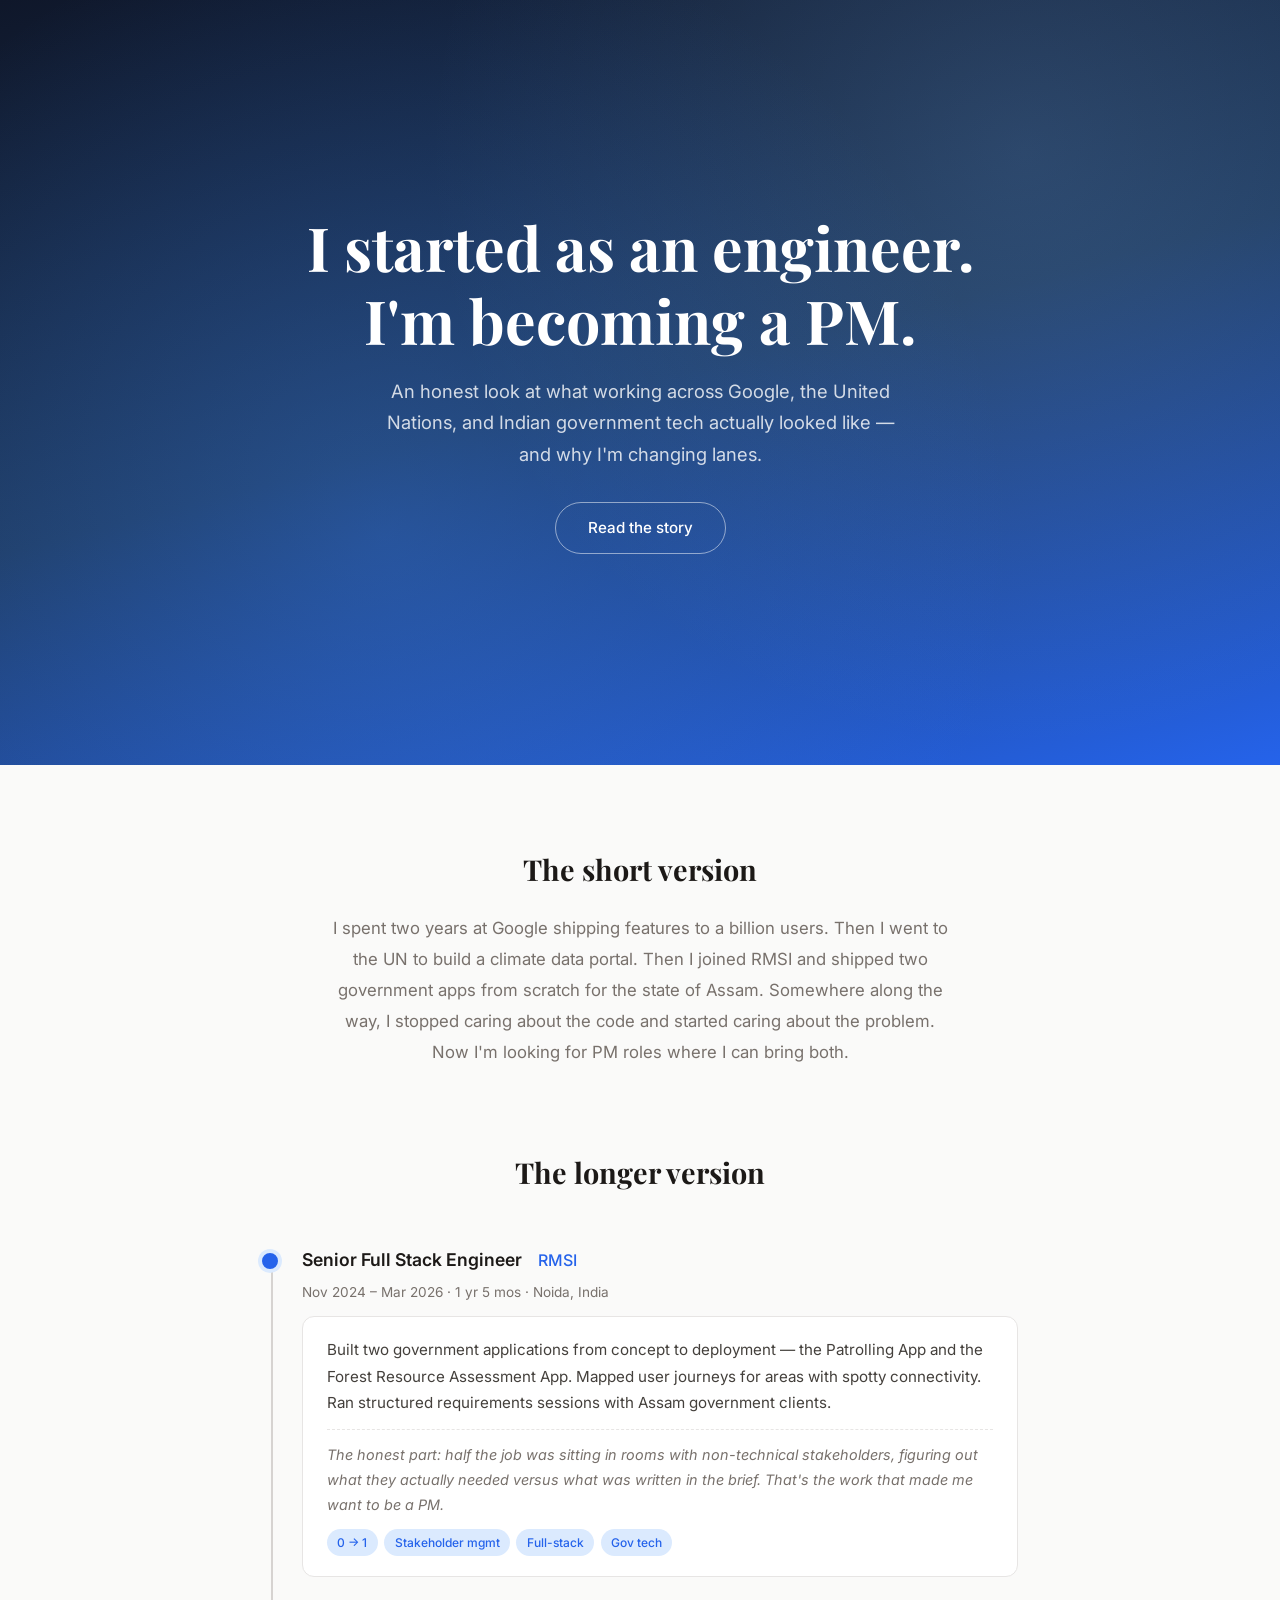
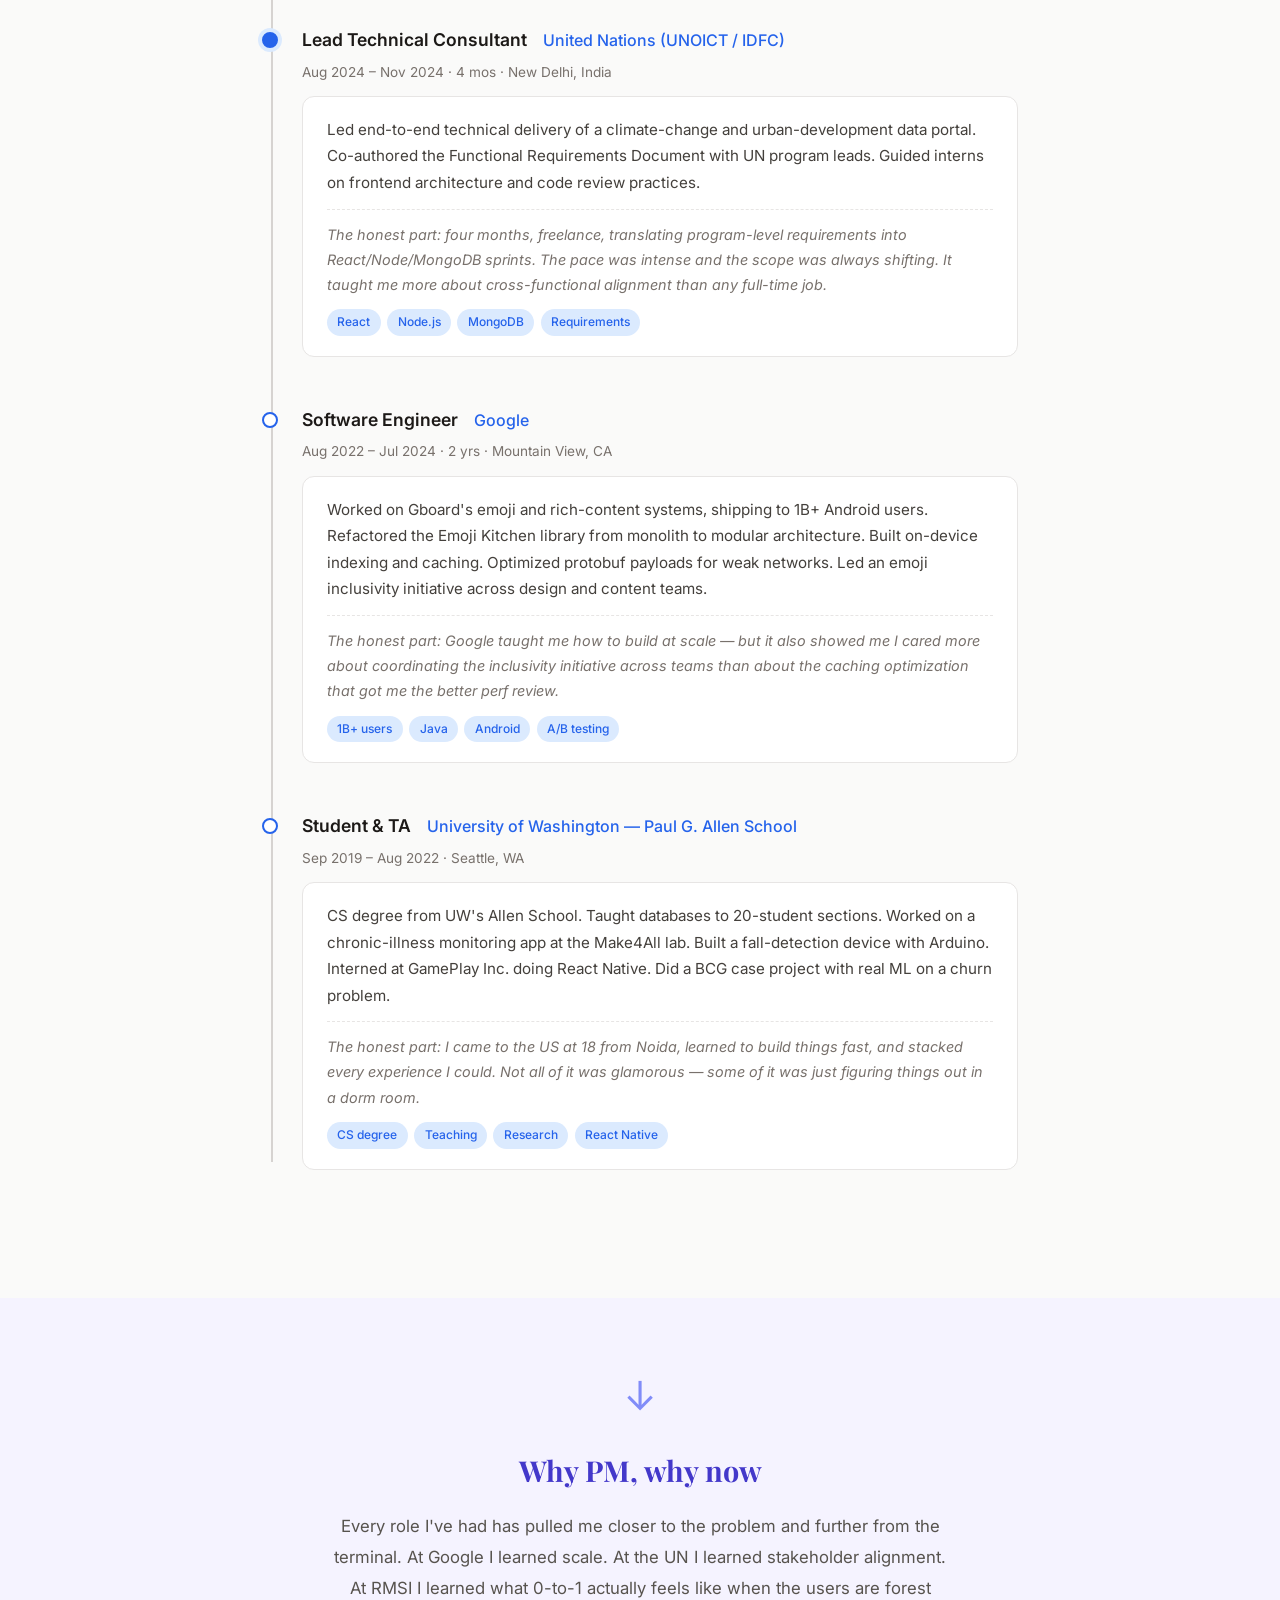
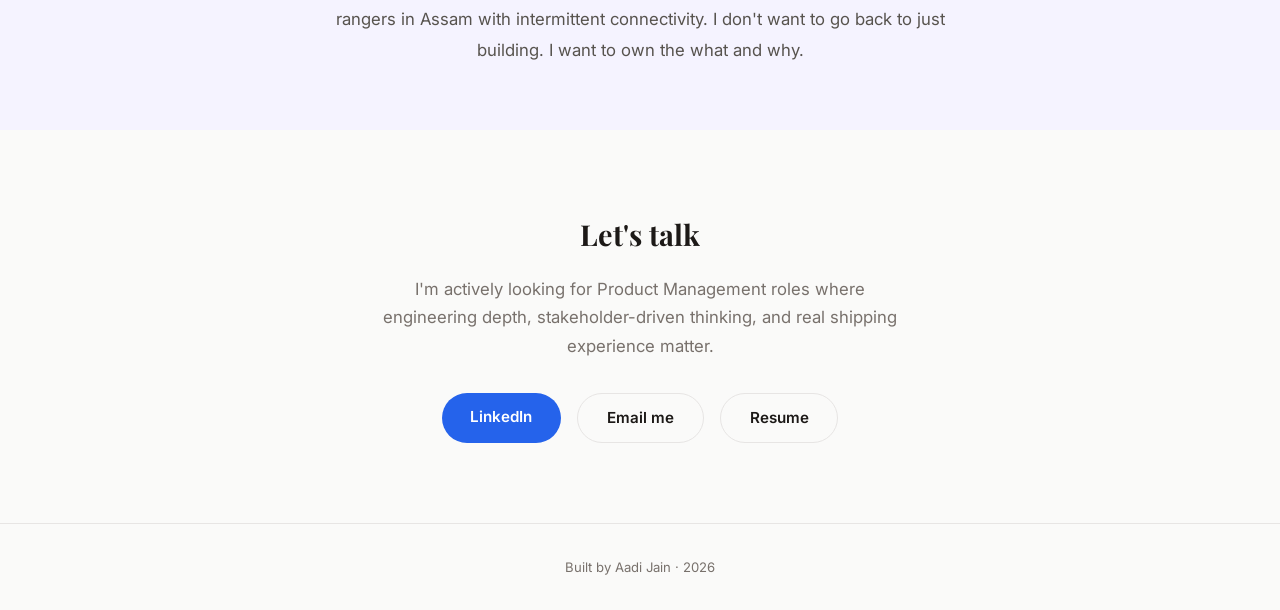
==== commit 9647545c: "Add online resume page and link from main site resume.html styled to match life-at-work design. Cont" ====
--- a/index.html
+++ b/index.html
@@ -435,6 +435,7 @@
   <div class="btn-row">
     <a href="https://www.linkedin.com/in/aadi-jain-tech/" class="btn btn-primary" target="_blank">LinkedIn</a>
     <a href="mailto:aadijain725@gmail.com" class="btn btn-outline">Email me</a>
+    <a href="resume.html" class="btn btn-outline">Resume</a>
   </div>
 </section>
 
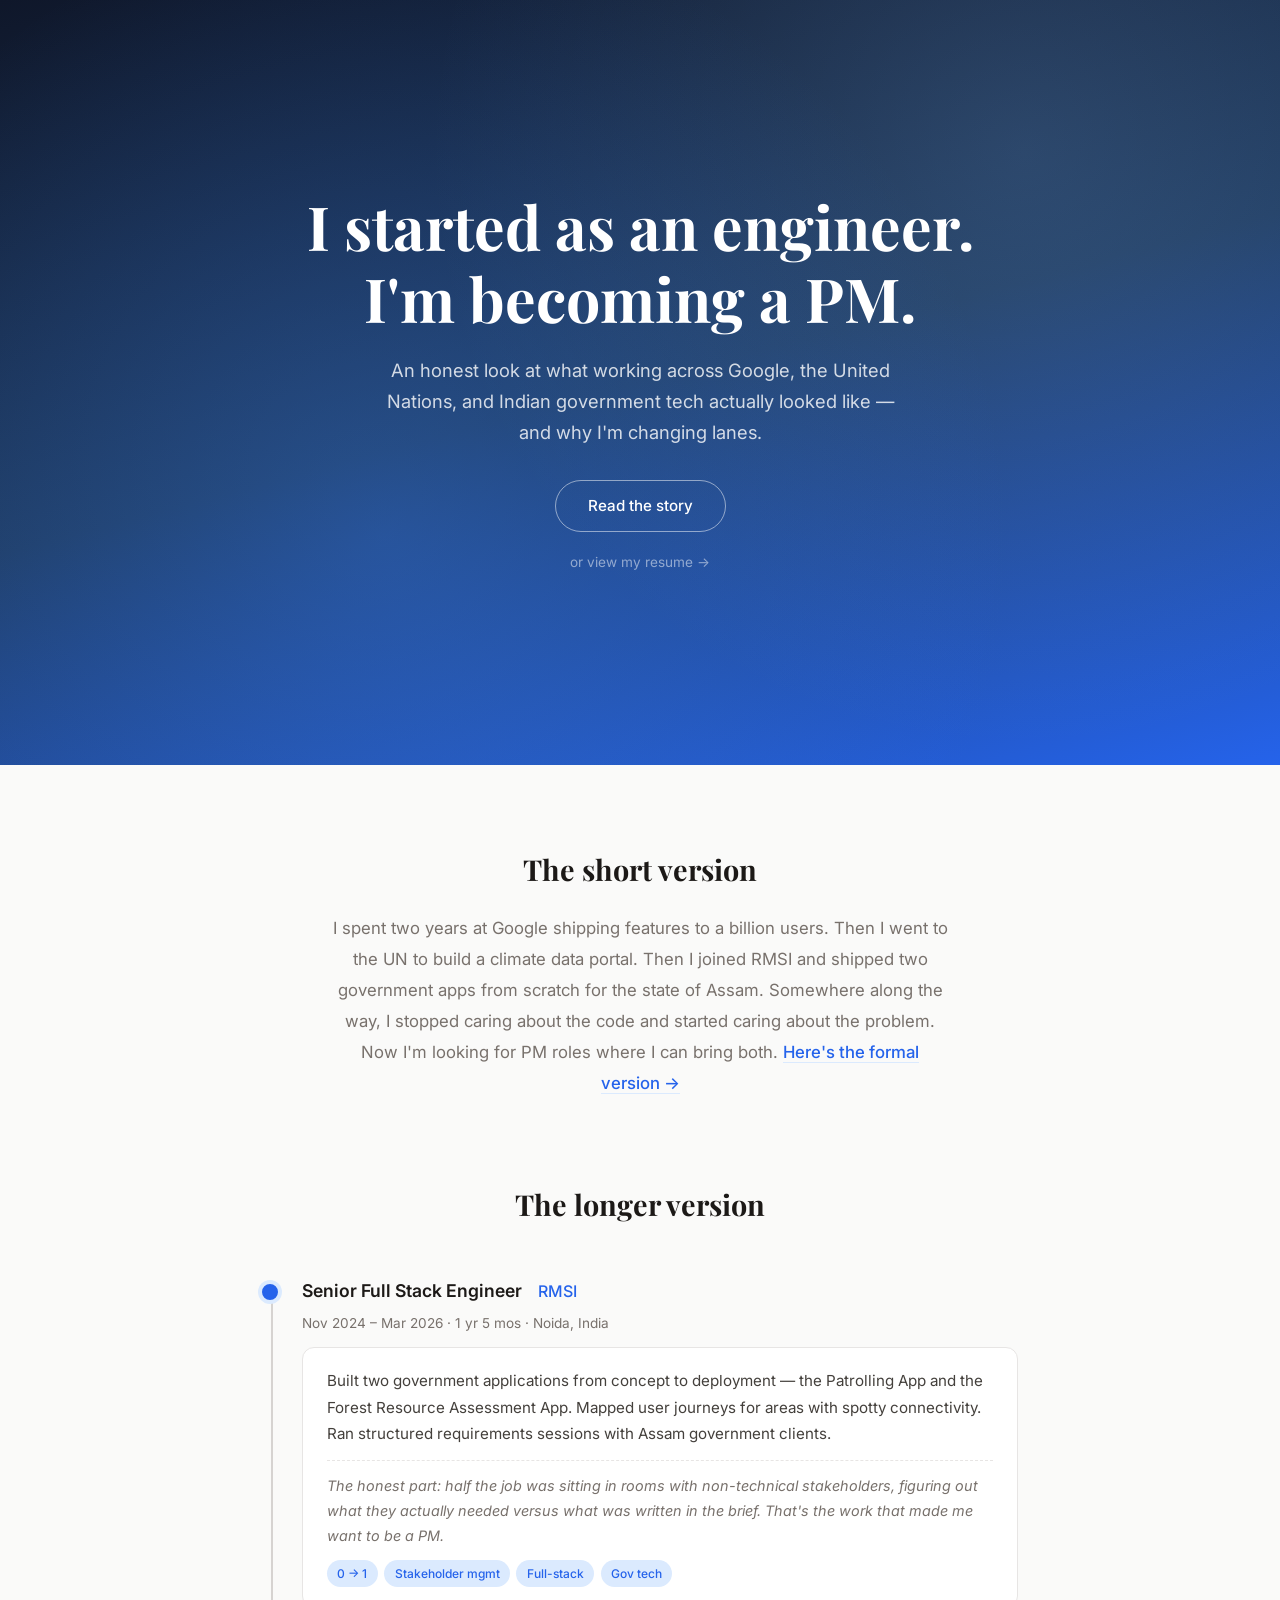
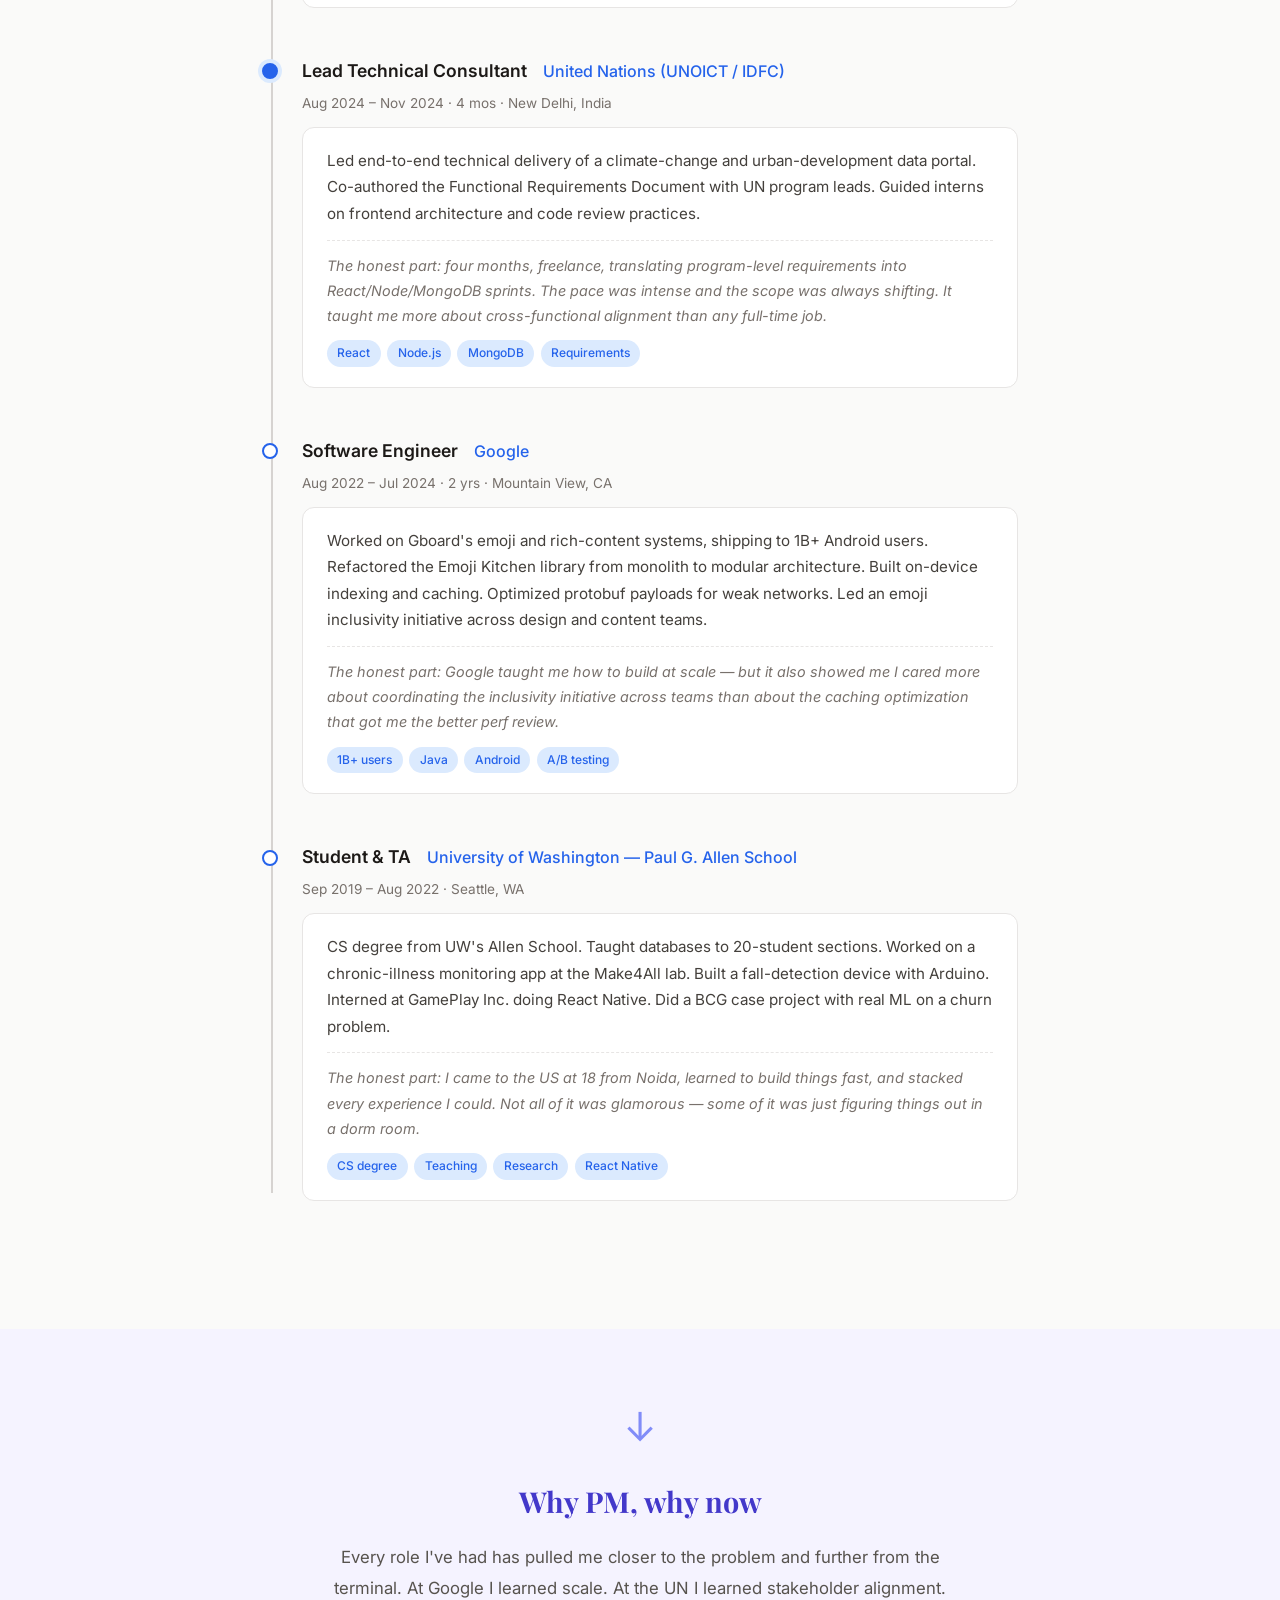
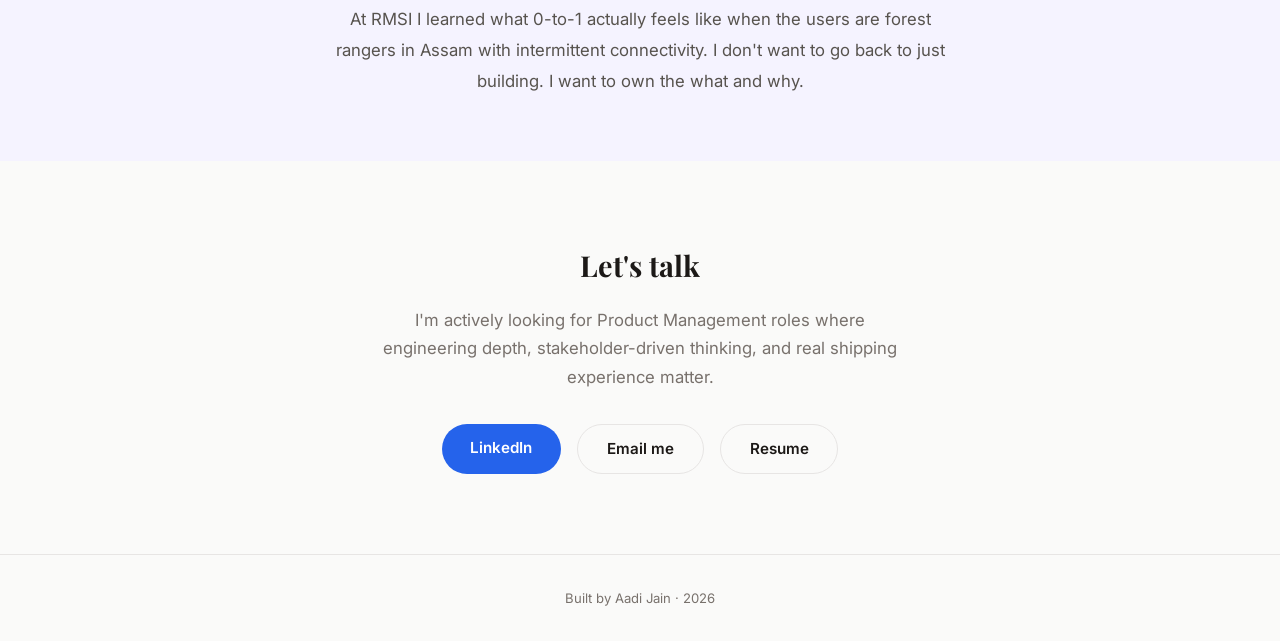
==== commit 901f711c: "Add smart resume links at hero and intro sections - Subtle "or view my resume →" under hero CTA - In" ====
--- a/index.html
+++ b/index.html
@@ -325,13 +325,14 @@
     <h1>I started as an engineer.<br>I'm becoming a PM.</h1>
     <p class="tagline">An honest look at what working across Google, the United Nations, and Indian government tech actually looked like — and why I'm changing lanes.</p>
     <a href="#story" class="cta">Read the story</a>
+    <div style="margin-top: 1rem;"><a href="resume.html" style="color: rgba(255,255,255,0.5); font-size: 0.85rem; text-decoration: none; font-weight: 400; transition: color 0.25s;" onmouseover="this.style.color='rgba(255,255,255,0.85)'" onmouseout="this.style.color='rgba(255,255,255,0.5)'">or view my resume &rarr;</a></div>
   </div>
 </section>
 
 <!-- ── Intro ── -->
 <section class="intro" id="story">
   <h2>The short version</h2>
-  <p>I spent two years at Google shipping features to a billion users. Then I went to the UN to build a climate data portal. Then I joined RMSI and shipped two government apps from scratch for the state of Assam. Somewhere along the way, I stopped caring about the code and started caring about the problem. Now I'm looking for PM roles where I can bring both.</p>
+  <p>I spent two years at Google shipping features to a billion users. Then I went to the UN to build a climate data portal. Then I joined RMSI and shipped two government apps from scratch for the state of Assam. Somewhere along the way, I stopped caring about the code and started caring about the problem. Now I'm looking for PM roles where I can bring both. <a href="resume.html" style="color: var(--accent); text-decoration: none; font-weight: 500; border-bottom: 1px solid var(--accent-light); transition: border-color 0.25s;" onmouseover="this.style.borderColor='var(--accent)'" onmouseout="this.style.borderColor='var(--accent-light)'">Here's the formal version&nbsp;&rarr;</a></p>
 </section>
 
 <!-- ── Timeline ── -->
